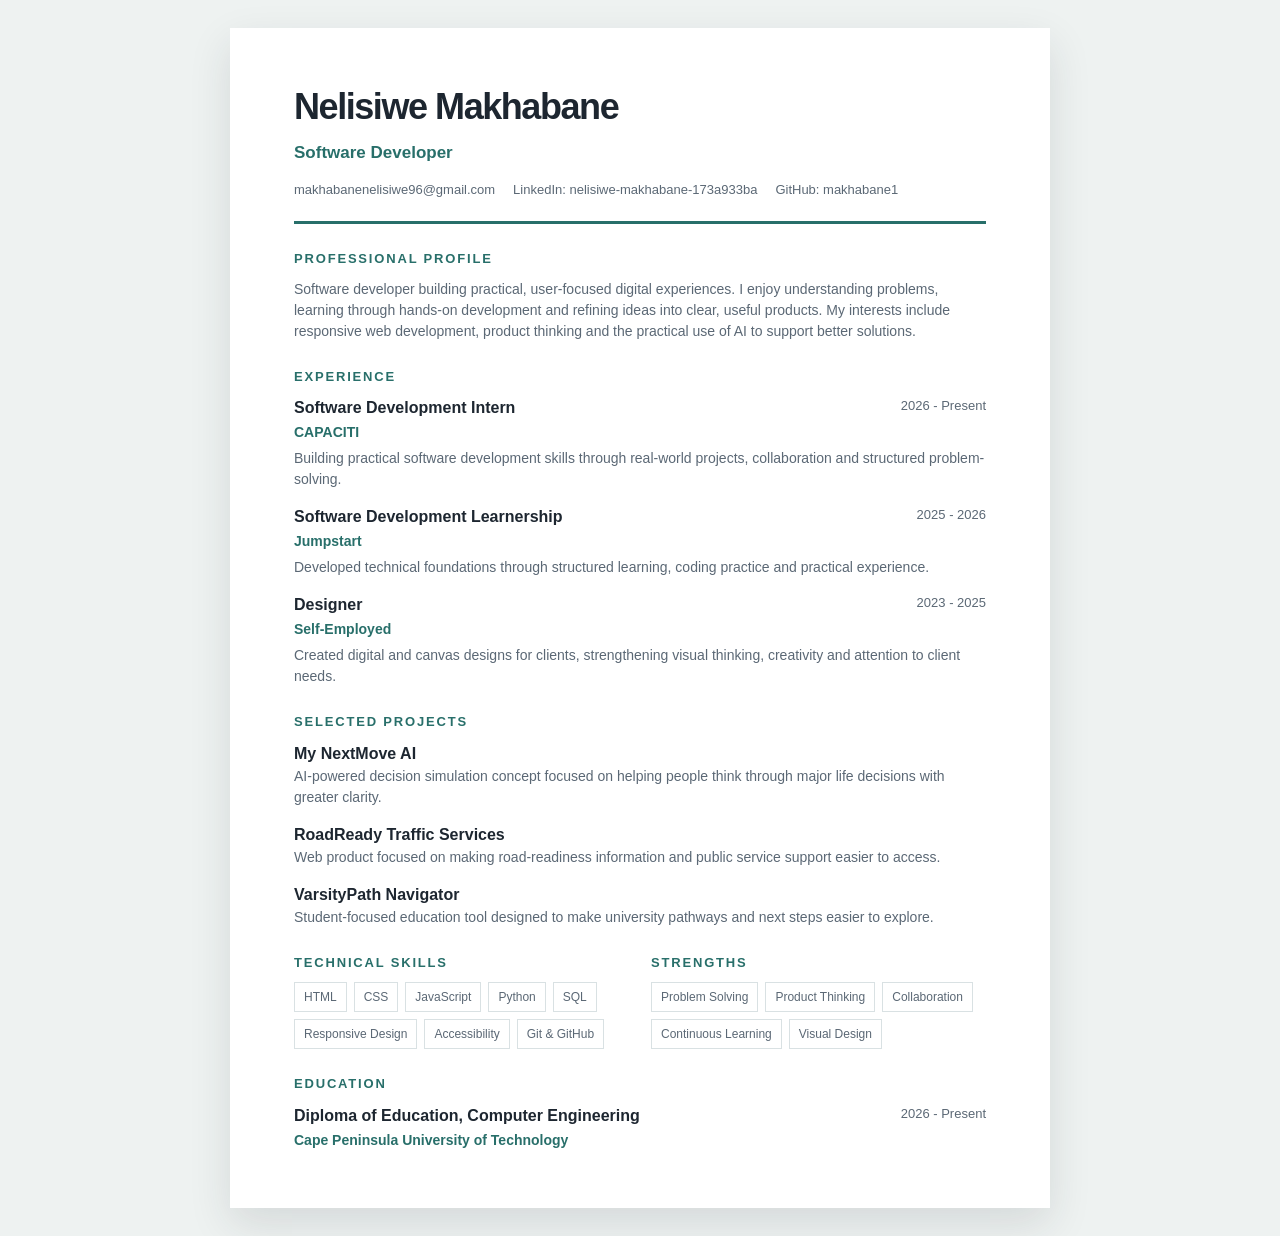
==== Nelisiwe-Makhabane-CV.html @ df13fe40 "Add files via upload" ====
<!DOCTYPE html>
<html lang="en">
<head>
  <meta charset="UTF-8">
  <meta name="viewport" content="width=device-width, initial-scale=1.0">
  <title>Nelisiwe Makhabane | CV</title>
  <style>
    :root { --ink: #1d2630; --muted: #5b6875; --accent: #286f6a; --rule: #d9e1e3; }
    * { box-sizing: border-box; }
    body { margin: 0; background: #eef2f1; color: var(--ink); font-family: Arial, Helvetica, sans-serif; line-height: 1.5; }
    .page { max-width: 820px; margin: 28px auto; padding: 52px 64px; background: #fff; box-shadow: 0 16px 40px rgba(29, 38, 48, .12); }
    header { border-bottom: 3px solid var(--accent); padding-bottom: 22px; }
    h1 { margin: 0; font-size: 36px; letter-spacing: -.04em; }
    .role { margin: 6px 0 14px; color: var(--accent); font-size: 17px; font-weight: 700; }
    .contact { display: flex; flex-wrap: wrap; gap: 6px 18px; color: var(--muted); font-size: 13px; }
    section { margin-top: 25px; }
    h2 { margin: 0 0 10px; color: var(--accent); font-size: 13px; letter-spacing: .14em; text-transform: uppercase; }
    p { margin: 0; color: var(--muted); font-size: 14px; }
    .entry { margin-top: 15px; }
    .entry:first-of-type { margin-top: 0; }
    .entry-top { display: flex; justify-content: space-between; gap: 20px; }
    h3 { margin: 0; font-size: 16px; }
    .date { color: var(--muted); font-size: 13px; white-space: nowrap; }
    .organisation { margin: 2px 0 5px; color: var(--accent); font-size: 14px; font-weight: 700; }
    ul { margin: 6px 0 0; padding-left: 18px; color: var(--muted); font-size: 14px; }
    li + li { margin-top: 3px; }
    .grid { display: grid; grid-template-columns: 1fr 1fr; gap: 22px; }
    .skills { display: flex; flex-wrap: wrap; gap: 7px; }
    .skill { padding: 5px 9px; border: 1px solid var(--rule); color: var(--muted); font-size: 12px; }
    @media (max-width: 640px) { .page { margin: 0; padding: 34px 24px; } .entry-top { display: block; } .date { display: block; margin-top: 2px; } .grid { grid-template-columns: 1fr; gap: 0; } }
    @media print { body { background: #fff; } .page { margin: 0; padding: 34px 44px; box-shadow: none; max-width: none; } }
  </style>
</head>
<body>
  <main class="page">
    <header>
      <h1>Nelisiwe Makhabane</h1>
      <div class="role">Software Developer</div>
      <div class="contact">
        <span>makhabanenelisiwe96@gmail.com</span>
        <span>LinkedIn: nelisiwe-makhabane-173a933ba</span>
        <span>GitHub: makhabane1</span>
      </div>
    </header>

    <section>
      <h2>Professional Profile</h2>
      <p>Software developer building practical, user-focused digital experiences. I enjoy understanding problems, learning through hands-on development and refining ideas into clear, useful products. My interests include responsive web development, product thinking and the practical use of AI to support better solutions.</p>
    </section>

    <section>
      <h2>Experience</h2>
      <div class="entry">
        <div class="entry-top"><h3>Software Development Intern</h3><span class="date">2026 - Present</span></div>
        <div class="organisation">CAPACITI</div>
        <p>Building practical software development skills through real-world projects, collaboration and structured problem-solving.</p>
      </div>
      <div class="entry">
        <div class="entry-top"><h3>Software Development Learnership</h3><span class="date">2025 - 2026</span></div>
        <div class="organisation">Jumpstart</div>
        <p>Developed technical foundations through structured learning, coding practice and practical experience.</p>
      </div>
      <div class="entry">
        <div class="entry-top"><h3>Designer</h3><span class="date">2023 - 2025</span></div>
        <div class="organisation">Self-Employed</div>
        <p>Created digital and canvas designs for clients, strengthening visual thinking, creativity and attention to client needs.</p>
      </div>
    </section>

    <section>
      <h2>Selected Projects</h2>
      <div class="entry"><h3>My NextMove AI</h3><p>AI-powered decision simulation concept focused on helping people think through major life decisions with greater clarity.</p></div>
      <div class="entry"><h3>RoadReady Traffic Services</h3><p>Web product focused on making road-readiness information and public service support easier to access.</p></div>
      <div class="entry"><h3>VarsityPath Navigator</h3><p>Student-focused education tool designed to make university pathways and next steps easier to explore.</p></div>
    </section>

    <div class="grid">
      <section>
        <h2>Technical Skills</h2>
        <div class="skills">
          <span class="skill">HTML</span><span class="skill">CSS</span><span class="skill">JavaScript</span><span class="skill">Python</span><span class="skill">SQL</span><span class="skill">Responsive Design</span><span class="skill">Accessibility</span><span class="skill">Git &amp; GitHub</span>
        </div>
      </section>
      <section>
        <h2>Strengths</h2>
        <div class="skills">
          <span class="skill">Problem Solving</span><span class="skill">Product Thinking</span><span class="skill">Collaboration</span><span class="skill">Continuous Learning</span><span class="skill">Visual Design</span>
        </div>
      </section>
    </div>

    <section>
      <h2>Education</h2>
      <div class="entry-top"><h3>Diploma of Education, Computer Engineering</h3><span class="date">2026 - Present</span></div>
      <div class="organisation">Cape Peninsula University of Technology</div>
    </section>
  </main>
</body>
</html>
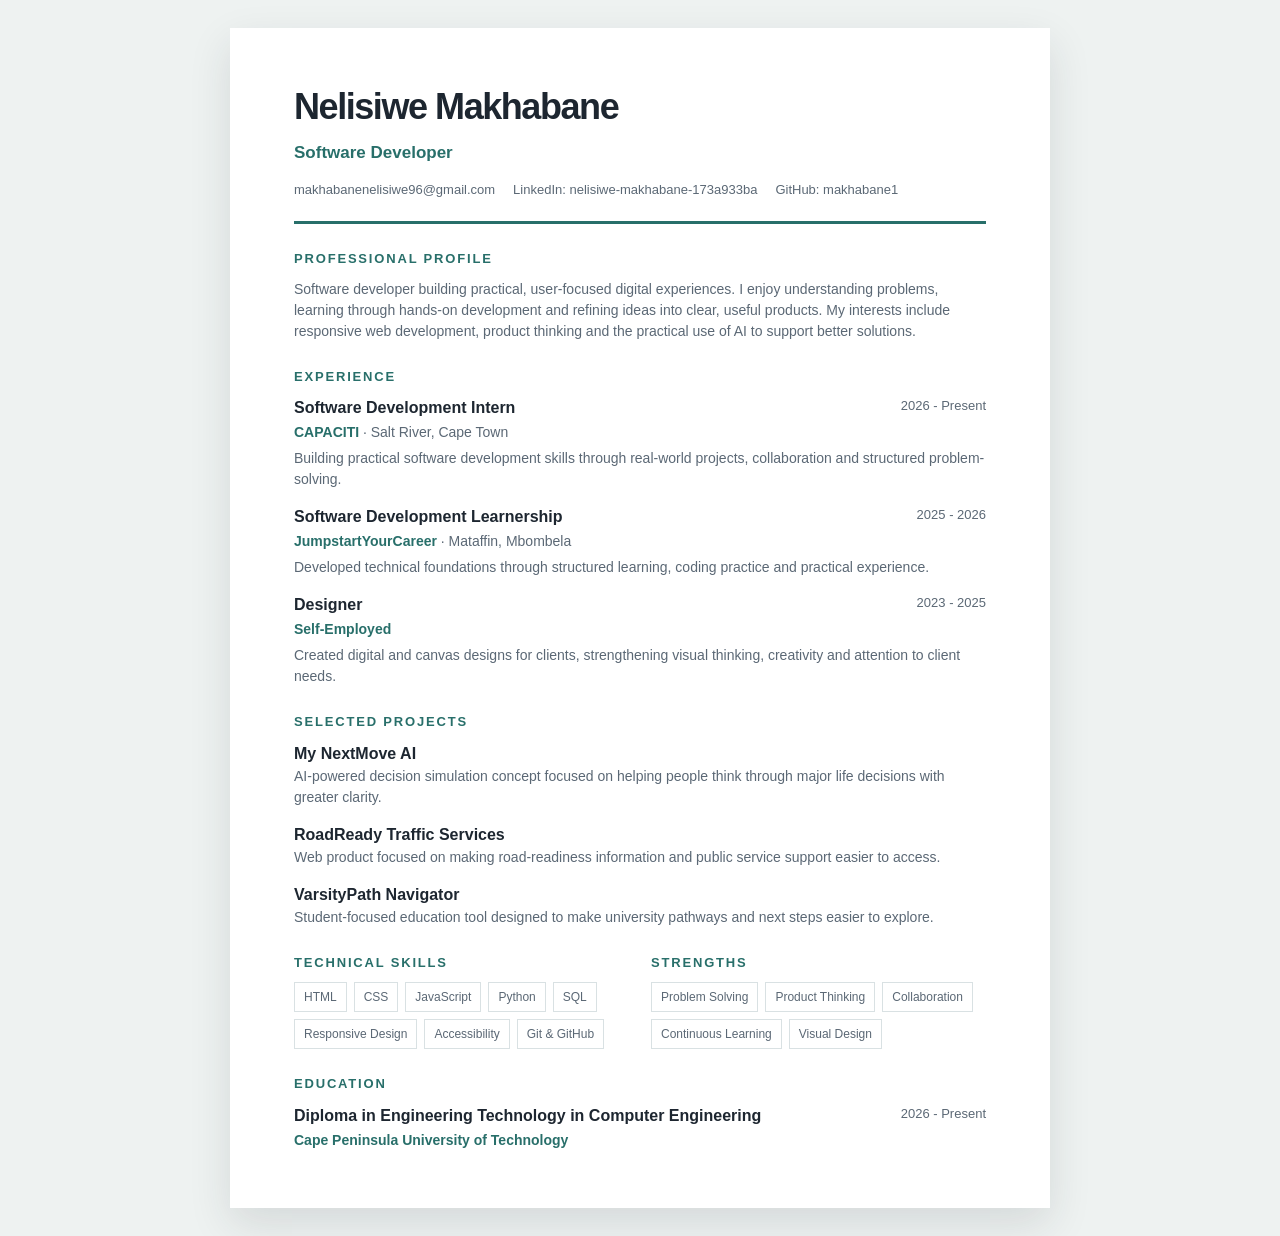
==== commit 877b6207: "Modified the app to be a final product" ====
--- a/Nelisiwe-Makhabane-CV.html
+++ b/Nelisiwe-Makhabane-CV.html
@@ -22,6 +22,7 @@
     h3 { margin: 0; font-size: 16px; }
     .date { color: var(--muted); font-size: 13px; white-space: nowrap; }
     .organisation { margin: 2px 0 5px; color: var(--accent); font-size: 14px; font-weight: 700; }
+    .organisation .loc { color: var(--muted); font-weight: 400; }
     ul { margin: 6px 0 0; padding-left: 18px; color: var(--muted); font-size: 14px; }
     li + li { margin-top: 3px; }
     .grid { display: grid; grid-template-columns: 1fr 1fr; gap: 22px; }
@@ -52,12 +53,12 @@
       <h2>Experience</h2>
       <div class="entry">
         <div class="entry-top"><h3>Software Development Intern</h3><span class="date">2026 - Present</span></div>
-        <div class="organisation">CAPACITI</div>
+        <div class="organisation">CAPACITI <span class="loc">· Salt River, Cape Town</span></div>
         <p>Building practical software development skills through real-world projects, collaboration and structured problem-solving.</p>
       </div>
       <div class="entry">
         <div class="entry-top"><h3>Software Development Learnership</h3><span class="date">2025 - 2026</span></div>
-        <div class="organisation">Jumpstart</div>
+        <div class="organisation">JumpstartYourCareer <span class="loc">· Mataffin, Mbombela</span></div>
         <p>Developed technical foundations through structured learning, coding practice and practical experience.</p>
       </div>
       <div class="entry">
@@ -91,7 +92,7 @@
 
     <section>
       <h2>Education</h2>
-      <div class="entry-top"><h3>Diploma of Education, Computer Engineering</h3><span class="date">2026 - Present</span></div>
+      <div class="entry-top"><h3>Diploma in Engineering Technology in Computer Engineering</h3><span class="date">2026 - Present</span></div>
       <div class="organisation">Cape Peninsula University of Technology</div>
     </section>
   </main>
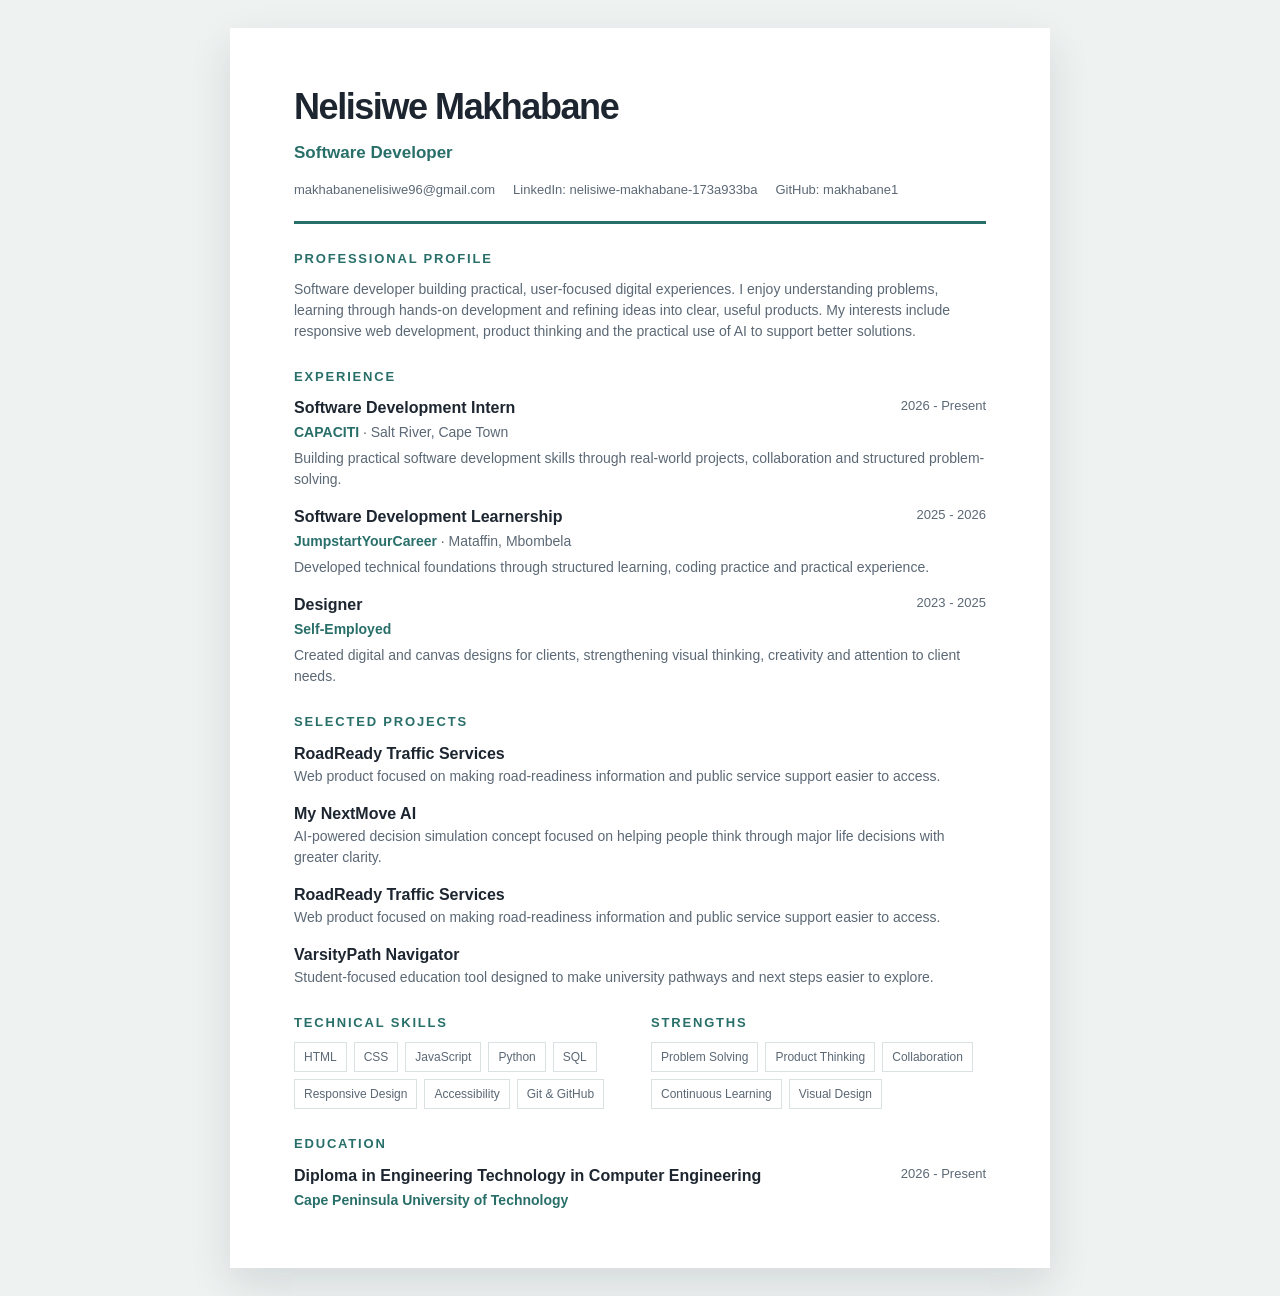
==== commit 4dcff78b: "Update portfolio screenshots and hero portrait" ====
--- a/Nelisiwe-Makhabane-CV.html
+++ b/Nelisiwe-Makhabane-CV.html
@@ -1,100 +1,283 @@
-<!DOCTYPE html>
-<html lang="en">
-<head>
-  <meta charset="UTF-8">
-  <meta name="viewport" content="width=device-width, initial-scale=1.0">
-  <title>Nelisiwe Makhabane | CV</title>
-  <style>
-    :root { --ink: #1d2630; --muted: #5b6875; --accent: #286f6a; --rule: #d9e1e3; }
-    * { box-sizing: border-box; }
-    body { margin: 0; background: #eef2f1; color: var(--ink); font-family: Arial, Helvetica, sans-serif; line-height: 1.5; }
-    .page { max-width: 820px; margin: 28px auto; padding: 52px 64px; background: #fff; box-shadow: 0 16px 40px rgba(29, 38, 48, .12); }
-    header { border-bottom: 3px solid var(--accent); padding-bottom: 22px; }
-    h1 { margin: 0; font-size: 36px; letter-spacing: -.04em; }
-    .role { margin: 6px 0 14px; color: var(--accent); font-size: 17px; font-weight: 700; }
-    .contact { display: flex; flex-wrap: wrap; gap: 6px 18px; color: var(--muted); font-size: 13px; }
-    section { margin-top: 25px; }
-    h2 { margin: 0 0 10px; color: var(--accent); font-size: 13px; letter-spacing: .14em; text-transform: uppercase; }
-    p { margin: 0; color: var(--muted); font-size: 14px; }
-    .entry { margin-top: 15px; }
-    .entry:first-of-type { margin-top: 0; }
-    .entry-top { display: flex; justify-content: space-between; gap: 20px; }
-    h3 { margin: 0; font-size: 16px; }
-    .date { color: var(--muted); font-size: 13px; white-space: nowrap; }
-    .organisation { margin: 2px 0 5px; color: var(--accent); font-size: 14px; font-weight: 700; }
-    .organisation .loc { color: var(--muted); font-weight: 400; }
-    ul { margin: 6px 0 0; padding-left: 18px; color: var(--muted); font-size: 14px; }
-    li + li { margin-top: 3px; }
-    .grid { display: grid; grid-template-columns: 1fr 1fr; gap: 22px; }
-    .skills { display: flex; flex-wrap: wrap; gap: 7px; }
-    .skill { padding: 5px 9px; border: 1px solid var(--rule); color: var(--muted); font-size: 12px; }
-    @media (max-width: 640px) { .page { margin: 0; padding: 34px 24px; } .entry-top { display: block; } .date { display: block; margin-top: 2px; } .grid { grid-template-columns: 1fr; gap: 0; } }
-    @media print { body { background: #fff; } .page { margin: 0; padding: 34px 44px; box-shadow: none; max-width: none; } }
-  </style>
-</head>
-<body>
-  <main class="page">
-    <header>
-      <h1>Nelisiwe Makhabane</h1>
-      <div class="role">Software Developer</div>
-      <div class="contact">
-        <span>makhabanenelisiwe96@gmail.com</span>
-        <span>LinkedIn: nelisiwe-makhabane-173a933ba</span>
-        <span>GitHub: makhabane1</span>
-      </div>
-    </header>
-
-    <section>
-      <h2>Professional Profile</h2>
-      <p>Software developer building practical, user-focused digital experiences. I enjoy understanding problems, learning through hands-on development and refining ideas into clear, useful products. My interests include responsive web development, product thinking and the practical use of AI to support better solutions.</p>
-    </section>
-
-    <section>
-      <h2>Experience</h2>
-      <div class="entry">
-        <div class="entry-top"><h3>Software Development Intern</h3><span class="date">2026 - Present</span></div>
-        <div class="organisation">CAPACITI <span class="loc">· Salt River, Cape Town</span></div>
-        <p>Building practical software development skills through real-world projects, collaboration and structured problem-solving.</p>
-      </div>
-      <div class="entry">
-        <div class="entry-top"><h3>Software Development Learnership</h3><span class="date">2025 - 2026</span></div>
-        <div class="organisation">JumpstartYourCareer <span class="loc">· Mataffin, Mbombela</span></div>
-        <p>Developed technical foundations through structured learning, coding practice and practical experience.</p>
-      </div>
-      <div class="entry">
-        <div class="entry-top"><h3>Designer</h3><span class="date">2023 - 2025</span></div>
-        <div class="organisation">Self-Employed</div>
-        <p>Created digital and canvas designs for clients, strengthening visual thinking, creativity and attention to client needs.</p>
-      </div>
-    </section>
-
-    <section>
-      <h2>Selected Projects</h2>
-      <div class="entry"><h3>My NextMove AI</h3><p>AI-powered decision simulation concept focused on helping people think through major life decisions with greater clarity.</p></div>
-      <div class="entry"><h3>RoadReady Traffic Services</h3><p>Web product focused on making road-readiness information and public service support easier to access.</p></div>
-      <div class="entry"><h3>VarsityPath Navigator</h3><p>Student-focused education tool designed to make university pathways and next steps easier to explore.</p></div>
-    </section>
-
-    <div class="grid">
-      <section>
-        <h2>Technical Skills</h2>
-        <div class="skills">
-          <span class="skill">HTML</span><span class="skill">CSS</span><span class="skill">JavaScript</span><span class="skill">Python</span><span class="skill">SQL</span><span class="skill">Responsive Design</span><span class="skill">Accessibility</span><span class="skill">Git &amp; GitHub</span>
-        </div>
-      </section>
-      <section>
-        <h2>Strengths</h2>
-        <div class="skills">
-          <span class="skill">Problem Solving</span><span class="skill">Product Thinking</span><span class="skill">Collaboration</span><span class="skill">Continuous Learning</span><span class="skill">Visual Design</span>
-        </div>
-      </section>
-    </div>
-
-    <section>
-      <h2>Education</h2>
-      <div class="entry-top"><h3>Diploma in Engineering Technology in Computer Engineering</h3><span class="date">2026 - Present</span></div>
-      <div class="organisation">Cape Peninsula University of Technology</div>
-    </section>
-  </main>
-</body>
-</html>
+<!doctype html>
+<html lang="en">
+  <head>
+    <meta charset="UTF-8" />
+    <meta name="viewport" content="width=device-width, initial-scale=1.0" />
+    <title>Nelisiwe Makhabane | CV</title>
+    <style>
+      :root {
+        --ink: #1d2630;
+        --muted: #5b6875;
+        --accent: #286f6a;
+        --rule: #d9e1e3;
+      }
+      * {
+        box-sizing: border-box;
+      }
+      body {
+        margin: 0;
+        background: #eef2f1;
+        color: var(--ink);
+        font-family: Arial, Helvetica, sans-serif;
+        line-height: 1.5;
+      }
+      .page {
+        max-width: 820px;
+        margin: 28px auto;
+        padding: 52px 64px;
+        background: #fff;
+        box-shadow: 0 16px 40px rgba(29, 38, 48, 0.12);
+      }
+      header {
+        border-bottom: 3px solid var(--accent);
+        padding-bottom: 22px;
+      }
+      h1 {
+        margin: 0;
+        font-size: 36px;
+        letter-spacing: -0.04em;
+      }
+      .role {
+        margin: 6px 0 14px;
+        color: var(--accent);
+        font-size: 17px;
+        font-weight: 700;
+      }
+      .contact {
+        display: flex;
+        flex-wrap: wrap;
+        gap: 6px 18px;
+        color: var(--muted);
+        font-size: 13px;
+      }
+      section {
+        margin-top: 25px;
+      }
+      h2 {
+        margin: 0 0 10px;
+        color: var(--accent);
+        font-size: 13px;
+        letter-spacing: 0.14em;
+        text-transform: uppercase;
+      }
+      p {
+        margin: 0;
+        color: var(--muted);
+        font-size: 14px;
+      }
+      .entry {
+        margin-top: 15px;
+      }
+      .entry:first-of-type {
+        margin-top: 0;
+      }
+      .entry-top {
+        display: flex;
+        justify-content: space-between;
+        gap: 20px;
+      }
+      h3 {
+        margin: 0;
+        font-size: 16px;
+      }
+      .date {
+        color: var(--muted);
+        font-size: 13px;
+        white-space: nowrap;
+      }
+      .organisation {
+        margin: 2px 0 5px;
+        color: var(--accent);
+        font-size: 14px;
+        font-weight: 700;
+      }
+      .organisation .loc {
+        color: var(--muted);
+        font-weight: 400;
+      }
+      ul {
+        margin: 6px 0 0;
+        padding-left: 18px;
+        color: var(--muted);
+        font-size: 14px;
+      }
+      li + li {
+        margin-top: 3px;
+      }
+      .grid {
+        display: grid;
+        grid-template-columns: 1fr 1fr;
+        gap: 22px;
+      }
+      .skills {
+        display: flex;
+        flex-wrap: wrap;
+        gap: 7px;
+      }
+      .skill {
+        padding: 5px 9px;
+        border: 1px solid var(--rule);
+        color: var(--muted);
+        font-size: 12px;
+      }
+      @media (max-width: 640px) {
+        .page {
+          margin: 0;
+          padding: 34px 24px;
+        }
+        .entry-top {
+          display: block;
+        }
+        .date {
+          display: block;
+          margin-top: 2px;
+        }
+        .grid {
+          grid-template-columns: 1fr;
+          gap: 0;
+        }
+      }
+      @media print {
+        body {
+          background: #fff;
+        }
+        .page {
+          margin: 0;
+          padding: 34px 44px;
+          box-shadow: none;
+          max-width: none;
+        }
+      }
+    </style>
+  </head>
+  <body>
+    <main class="page">
+      <header>
+        <h1>Nelisiwe Makhabane</h1>
+        <div class="role">Software Developer</div>
+        <div class="contact">
+          <span>makhabanenelisiwe96@gmail.com</span>
+          <span>LinkedIn: nelisiwe-makhabane-173a933ba</span>
+          <span>GitHub: makhabane1</span>
+        </div>
+      </header>
+
+      <section>
+        <h2>Professional Profile</h2>
+        <p>
+          Software developer building practical, user-focused digital
+          experiences. I enjoy understanding problems, learning through hands-on
+          development and refining ideas into clear, useful products. My
+          interests include responsive web development, product thinking and the
+          practical use of AI to support better solutions.
+        </p>
+      </section>
+
+      <section>
+        <h2>Experience</h2>
+        <div class="entry">
+          <div class="entry-top">
+            <h3>Software Development Intern</h3>
+            <span class="date">2026 - Present</span>
+          </div>
+          <div class="organisation">
+            CAPACITI <span class="loc">· Salt River, Cape Town</span>
+          </div>
+          <p>
+            Building practical software development skills through real-world
+            projects, collaboration and structured problem-solving.
+          </p>
+        </div>
+        <div class="entry">
+          <div class="entry-top">
+            <h3>Software Development Learnership</h3>
+            <span class="date">2025 - 2026</span>
+          </div>
+          <div class="organisation">
+            JumpstartYourCareer <span class="loc">· Mataffin, Mbombela</span>
+          </div>
+          <p>
+            Developed technical foundations through structured learning, coding
+            practice and practical experience.
+          </p>
+        </div>
+        <div class="entry">
+          <div class="entry-top">
+            <h3>Designer</h3>
+            <span class="date">2023 - 2025</span>
+          </div>
+          <div class="organisation">Self-Employed</div>
+          <p>
+            Created digital and canvas designs for clients, strengthening visual
+            thinking, creativity and attention to client needs.
+          </p>
+        </div>
+      </section>
+
+      <section>
+        <h2>Selected Projects</h2>
+        <div class="entry">
+          <h3>RoadReady Traffic Services</h3>
+          <p>
+            Web product focused on making road-readiness information and public
+            service support easier to access.
+          </p>
+        </div>
+        <div class="entry">
+          <h3>My NextMove AI</h3>
+          <p>
+            AI-powered decision simulation concept focused on helping people
+            think through major life decisions with greater clarity.
+          </p>
+        </div>
+        <div class="entry">
+          <h3>RoadReady Traffic Services</h3>
+          <p>
+            Web product focused on making road-readiness information and public
+            service support easier to access.
+          </p>
+        </div>
+        <div class="entry">
+          <h3>VarsityPath Navigator</h3>
+          <p>
+            Student-focused education tool designed to make university pathways
+            and next steps easier to explore.
+          </p>
+        </div>
+      </section>
+
+      <div class="grid">
+        <section>
+          <h2>Technical Skills</h2>
+          <div class="skills">
+            <span class="skill">HTML</span><span class="skill">CSS</span
+            ><span class="skill">JavaScript</span
+            ><span class="skill">Python</span><span class="skill">SQL</span
+            ><span class="skill">Responsive Design</span
+            ><span class="skill">Accessibility</span
+            ><span class="skill">Git &amp; GitHub</span>
+          </div>
+        </section>
+        <section>
+          <h2>Strengths</h2>
+          <div class="skills">
+            <span class="skill">Problem Solving</span
+            ><span class="skill">Product Thinking</span
+            ><span class="skill">Collaboration</span
+            ><span class="skill">Continuous Learning</span
+            ><span class="skill">Visual Design</span>
+          </div>
+        </section>
+      </div>
+
+      <section>
+        <h2>Education</h2>
+        <div class="entry-top">
+          <h3>Diploma in Engineering Technology in Computer Engineering</h3>
+          <span class="date">2026 - Present</span>
+        </div>
+        <div class="organisation">Cape Peninsula University of Technology</div>
+      </section>
+    </main>
+  </body>
+</html>
